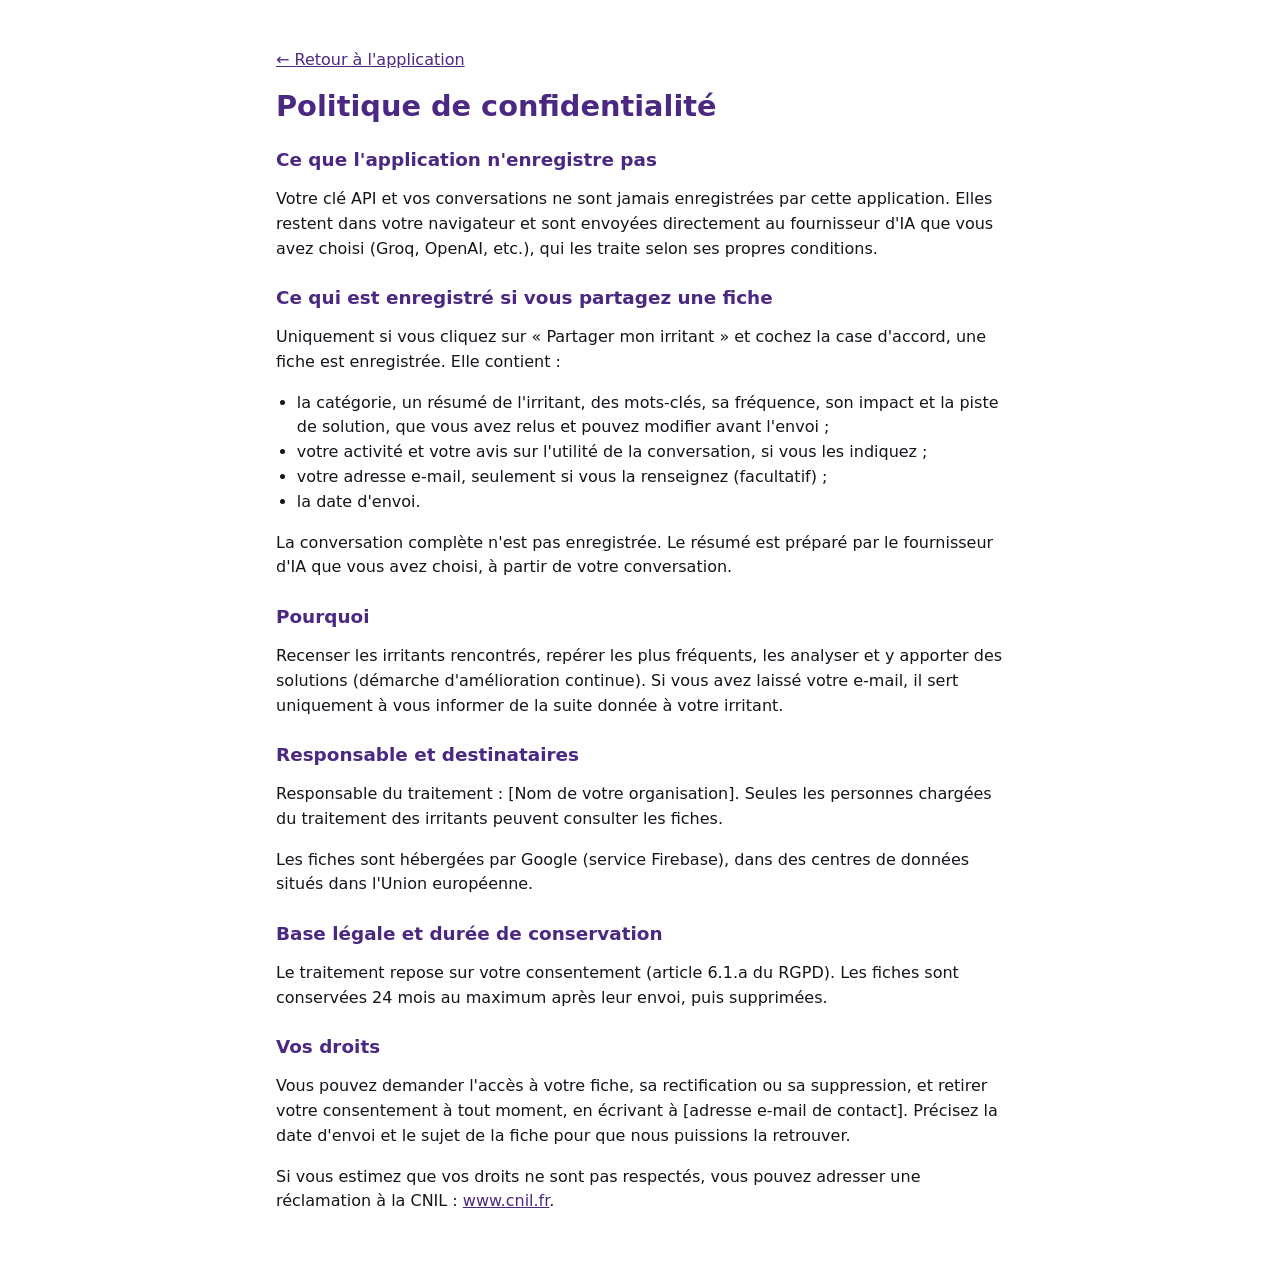
==== public/confidentialite.html @ f29128a5 "Add files via upload" ====
<!doctype html>
<html lang="fr">
<head>
  <meta charset="utf-8">
  <meta name="viewport" content="width=device-width, initial-scale=1">
  <title>Confidentialité · Résolveur d'irritants</title>
  <link rel="icon" href="favicon.svg" type="image/svg+xml">
  <link rel="stylesheet" href="css/style.css">
</head>
<body>
  <!-- À PERSONNALISER : remplacez les deux textes entre crochets [ ] (étape 10.6 du guide). -->
  <main class="legal">
    <p><a href="./">← Retour à l'application</a></p>
    <h1>Politique de confidentialité</h1>

    <h2>Ce que l'application n'enregistre pas</h2>
    <p>Votre clé API et vos conversations ne sont jamais enregistrées par cette application. Elles restent dans votre navigateur et sont envoyées directement au fournisseur d'IA que vous avez choisi (Groq, OpenAI, etc.), qui les traite selon ses propres conditions.</p>

    <h2>Ce qui est enregistré si vous partagez une fiche</h2>
    <p>Uniquement si vous cliquez sur « Partager mon irritant » et cochez la case d'accord, une fiche est enregistrée. Elle contient :</p>
    <ul>
      <li>la catégorie, un résumé de l'irritant, des mots-clés, sa fréquence, son impact et la piste de solution, que vous avez relus et pouvez modifier avant l'envoi ;</li>
      <li>votre activité et votre avis sur l'utilité de la conversation, si vous les indiquez ;</li>
      <li>votre adresse e-mail, seulement si vous la renseignez (facultatif) ;</li>
      <li>la date d'envoi.</li>
    </ul>
    <p>La conversation complète n'est pas enregistrée. Le résumé est préparé par le fournisseur d'IA que vous avez choisi, à partir de votre conversation.</p>

    <h2>Pourquoi</h2>
    <p>Recenser les irritants rencontrés, repérer les plus fréquents, les analyser et y apporter des solutions (démarche d'amélioration continue). Si vous avez laissé votre e-mail, il sert uniquement à vous informer de la suite donnée à votre irritant.</p>

    <h2>Responsable et destinataires</h2>
    <p>Responsable du traitement : [Nom de votre organisation]. Seules les personnes chargées du traitement des irritants peuvent consulter les fiches.</p>
    <p>Les fiches sont hébergées par Google (service Firebase), dans des centres de données situés dans l'Union européenne.</p>

    <h2>Base légale et durée de conservation</h2>
    <p>Le traitement repose sur votre consentement (article 6.1.a du RGPD). Les fiches sont conservées 24 mois au maximum après leur envoi, puis supprimées.</p>

    <h2>Vos droits</h2>
    <p>Vous pouvez demander l'accès à votre fiche, sa rectification ou sa suppression, et retirer votre consentement à tout moment, en écrivant à [adresse e-mail de contact]. Précisez la date d'envoi et le sujet de la fiche pour que nous puissions la retrouver.</p>
    <p>Si vous estimez que vos droits ne sont pas respectés, vous pouvez adresser une réclamation à la CNIL : <a href="https://www.cnil.fr" rel="noopener">www.cnil.fr</a>.</p>
  </main>
</body>
</html>
---- public/css/style.css ----
/* Charte graphique
   Violet profond  #2A164A  fonds sombres, encadrés majeurs
   Violet principal #4B2882  titres secondaires, traits, pictogrammes, actions
   Lavande claire  #EDE8F5  cartes, zones de comparaison, arrière-plans
   Blanc           #FFFFFF  fond principal
   Anthracite      #17131C  texte courant
   Gris secondaire #525252  légendes, informations complémentaires
   Typographie : famille Aptos (Bold pour les titres, Light pour les légendes) */

:root {
  --deep: #2A164A;
  --violet: #4B2882;
  --lavender: #EDE8F5;
  --white: #FFFFFF;
  --ink: #17131C;
  --grey: #525252;

  --bg: var(--white);
  --surface: var(--white);
  --surface-2: var(--lavender);
  --text: var(--ink);
  --muted: var(--grey);
  --border: #DAD2E8;
  --accent: var(--violet);
  --accent-contrast: var(--white);
  --accent-soft: var(--lavender);
  --heading: var(--violet);
  --frame: var(--deep);
  --frame-text: var(--white);
  --frame-muted: #CFC4E3;
  --user-bg: var(--deep);
  --user-text: var(--white);
  --danger: #B3261E;
  --danger-soft: #FBE9E7;
  --ok: var(--violet);
  --radius: 14px;
  --shadow: 0 1px 2px rgba(42, 22, 74, .06), 0 10px 30px rgba(42, 22, 74, .12);
  --font: "Aptos", "Aptos Display", "Segoe UI", system-ui, -apple-system, "Helvetica Neue", Arial, sans-serif;
  --font-light: "Aptos Light", "Aptos", "Segoe UI Light", "Segoe UI", system-ui, -apple-system, sans-serif;
  --mono: "Aptos Mono", ui-monospace, SFMono-Regular, Menlo, Consolas, monospace;
  color-scheme: light;
}

@media (prefers-color-scheme: dark) {
  :root:not([data-theme="light"]) {
    --bg: #17131C;
    --surface: #211A2C;
    --surface-2: #2E2440;
    --text: #F1EDF7;
    --muted: #B3ABBF;
    --border: #3E3254;
    --accent: #B9A4E0;
    --accent-contrast: #1B1229;
    --accent-soft: #2E2440;
    --heading: #CDBDEB;
    --frame: #2A164A;
    --frame-text: #FFFFFF;
    --frame-muted: #CFC4E3;
    --user-bg: #4B2882;
    --user-text: #FFFFFF;
    --danger: #F2B8B5;
    --danger-soft: #3A2120;
    --ok: #B9A4E0;
    --shadow: 0 1px 2px rgba(0, 0, 0, .35), 0 10px 30px rgba(0, 0, 0, .35);
    color-scheme: dark;
  }
}
:root[data-theme="dark"] {
  --bg: #17131C; --surface: #211A2C; --surface-2: #2E2440; --text: #F1EDF7; --muted: #B3ABBF;
  --border: #3E3254; --accent: #B9A4E0; --accent-contrast: #1B1229; --accent-soft: #2E2440;
  --heading: #CDBDEB; --frame: #2A164A; --frame-text: #FFFFFF; --frame-muted: #CFC4E3;
  --user-bg: #4B2882; --user-text: #FFFFFF; --danger: #F2B8B5; --danger-soft: #3A2120; --ok: #B9A4E0;
  color-scheme: dark;
}

* { box-sizing: border-box; }
[hidden] { display: none !important; }
html, body { height: 100%; }
body {
  margin: 0;
  background: var(--bg);
  color: var(--text);
  font: 16px/1.55 var(--font);
  -webkit-font-smoothing: antialiased;
}
a { color: var(--accent); }
h1, h2 { line-height: 1.2; margin: 0; font-weight: 700; }
.muted { color: var(--muted); font-family: var(--font-light); }

button, input, select, textarea { font: inherit; color: inherit; }
button { cursor: pointer; border-radius: 10px; border: 1px solid transparent; padding: .55rem .95rem; }
button:disabled { opacity: .55; cursor: wait; }
button:focus-visible, input:focus-visible, select:focus-visible, textarea:focus-visible, summary:focus-visible {
  outline: 2px solid var(--accent); outline-offset: 2px;
}
.primary { background: var(--accent); color: var(--accent-contrast); font-weight: 700; }
.primary:hover { filter: brightness(1.12); }
.primary.stop { background: var(--danger); color: #fff; }
.ghost { background: transparent; border-color: var(--border); color: var(--text); }
.ghost:hover { background: var(--surface-2); }

input, select, textarea {
  width: 100%;
  background: var(--surface);
  border: 1px solid var(--border);
  border-radius: 10px;
  padding: .6rem .75rem;
}
input::placeholder, textarea::placeholder { color: var(--muted); font-family: var(--font-light); }

/* ----- Configuration : fond violet profond, carte blanche ----- */
.setup {
  min-height: 100%; display: grid; place-items: center; padding: 24px 16px;
  background: var(--frame);
}
.setup-card {
  width: 100%; max-width: 520px;
  background: var(--surface); border: 1px solid var(--border);
  border-radius: 20px; padding: 28px; box-shadow: var(--shadow);
  border-top: 6px solid var(--violet);
}
.brand { display: flex; gap: 14px; align-items: center; margin-bottom: 22px; }
.brand h1 { font-size: 1.7rem; color: var(--heading); }
.brand p { margin: .25rem 0 0; font-size: .95rem; }
#setup-form { display: grid; gap: 6px; }
#setup-form label { font-weight: 700; font-size: .92rem; margin-top: 10px; }
.input-row { display: flex; gap: 8px; }
.input-row input { flex: 1; min-width: 0; }
.input-row button { white-space: nowrap; }
.hint { margin: 2px 0 0; font: .84rem/1.45 var(--font-light); color: var(--muted); }
.hint.ok { color: var(--ok); font-family: var(--font); }
.hint.bad { color: var(--danger); font-family: var(--font); }
.check { display: flex; align-items: center; gap: 8px; font-weight: 400 !important; }
.check input { width: auto; accent-color: var(--violet); }
.error { background: var(--danger-soft); color: var(--danger); padding: .6rem .8rem; border-radius: 10px; margin: 8px 0 0; font-size: .9rem; }
#setup-form .primary { margin-top: 16px; padding: .75rem; font-size: 1rem; }
.privacy {
  margin-top: 18px; font-size: .88rem; color: var(--muted);
  background: var(--surface-2); border-radius: 12px; padding: .75rem .9rem;
}
.privacy summary { cursor: pointer; font-weight: 700; color: var(--heading); }
.privacy p { margin: .5rem 0 0; font-family: var(--font-light); }

/* ----- Conversation ----- */
.chat { height: 100%; display: flex; flex-direction: column; }
.topbar {
  display: flex; justify-content: space-between; align-items: center; gap: 12px; flex-wrap: wrap;
  padding: 12px max(16px, calc((100% - 900px) / 2 + 16px));
  background: var(--frame); color: var(--frame-text);
}
.topbar-title { display: flex; align-items: center; gap: 10px; min-width: 0; }
.topbar-title > div { display: flex; flex-direction: column; min-width: 0; }
.topbar-title strong { font-size: 1.05rem; }
.badge { font: .78rem/1.3 var(--font-light); color: var(--frame-muted); white-space: nowrap; overflow: hidden; text-overflow: ellipsis; }
.topbar-actions { display: flex; gap: 6px; flex-wrap: wrap; }
.topbar-actions button { padding: .4rem .7rem; font-size: .88rem; }
.topbar .ghost { color: var(--frame-text); border-color: rgba(255, 255, 255, .35); }
.topbar .ghost:hover { background: rgba(255, 255, 255, .12); }
.topbar button:focus-visible { outline-color: #FFFFFF; }

.messages {
  flex: 1; overflow-y: auto; padding: 20px max(16px, calc((100% - 900px) / 2 + 16px));
  display: flex; flex-direction: column; gap: 14px;
}
.welcome { margin: auto 0; text-align: center; padding: 20px 0; }
.welcome h2 { font-size: 1.9rem; margin-bottom: .5rem; color: var(--heading); }
.welcome p { max-width: 560px; margin: 0 auto 22px; }
.examples { display: grid; grid-template-columns: repeat(auto-fit, minmax(220px, 1fr)); gap: 10px; text-align: left; }
.chip {
  background: var(--surface-2); border: 1px solid transparent; border-left: 4px solid var(--accent);
  border-radius: 12px; padding: .8rem .9rem; font-size: .92rem; line-height: 1.4; text-align: left;
}
.chip:hover { border-color: var(--accent); }

.msg { max-width: 100%; }
.msg.user { align-self: flex-end; max-width: 85%; }
.msg.user .msg-body {
  background: var(--user-bg); color: var(--user-text);
  border-radius: var(--radius) var(--radius) 4px var(--radius);
  padding: .65rem .95rem; white-space: pre-wrap; overflow-wrap: anywhere;
}
.msg.assistant .msg-body {
  background: var(--surface); border: 1px solid var(--border); border-left: 4px solid var(--accent);
  border-radius: var(--radius) var(--radius) var(--radius) 4px;
  padding: .8rem 1.05rem; overflow-wrap: anywhere;
}
.msg.typing .msg-body::after {
  content: "L'assistant réfléchit…"; color: var(--muted); font-style: italic; font-family: var(--font-light);
  animation: pulse 1.2s ease-in-out infinite;
}
@keyframes pulse { 50% { opacity: .4; } }
@media (prefers-reduced-motion: reduce) { .msg.typing .msg-body::after { animation: none; } }

.msg.error {
  background: var(--danger-soft); color: var(--danger); border-radius: var(--radius);
  padding: .7rem .95rem; display: flex; gap: 12px; align-items: center; justify-content: space-between; flex-wrap: wrap;
}
.msg.error p { margin: 0; flex: 1 1 260px; }

/* Contenu Markdown */
.msg-body > :first-child { margin-top: 0; }
.msg-body > :last-child { margin-bottom: 0; }
.msg-body p, .msg-body ul, .msg-body ol, .msg-body blockquote, .msg-body pre, .msg-body .table-wrap { margin: .6rem 0; }
.msg-body h3, .msg-body h4, .msg-body h5, .msg-body h6 { margin: 1rem 0 .4rem; line-height: 1.3; font-weight: 700; color: var(--heading); }
.msg-body h3 { font-size: 1.2rem; }
.msg-body h4 { font-size: 1.08rem; }
.msg-body h5, .msg-body h6 { font-size: 1rem; }
.msg-body strong { font-weight: 700; }
.msg-body ul, .msg-body ol { padding-left: 1.4rem; }
.msg-body li + li { margin-top: .2rem; }
.msg-body li::marker { color: var(--accent); }
.msg-body code { font-family: var(--mono); font-size: .88em; background: var(--surface-2); padding: .1em .35em; border-radius: 5px; }
.msg-body pre { background: var(--surface-2); padding: .8rem; border-radius: 10px; overflow-x: auto; }
.msg-body pre code { background: none; padding: 0; }
.msg-body blockquote { border-left: 3px solid var(--accent); margin-left: 0; padding: .4rem .9rem; background: var(--surface-2); border-radius: 0 8px 8px 0; }
.msg-body hr { border: 0; border-top: 1px solid var(--border); margin: 1rem 0; }
.table-wrap { overflow-x: auto; }
.msg-body table { border-collapse: collapse; width: 100%; font-size: .92rem; }
.msg-body th, .msg-body td { border: 1px solid var(--border); padding: .45rem .6rem; text-align: left; vertical-align: top; overflow-wrap: normal; min-width: 5.5rem; }
.msg-body th { background: var(--frame); color: var(--frame-text); font-weight: 700; border-color: var(--frame); }
.msg-body tbody tr:nth-child(even) td { background: var(--surface-2); }

.composer {
  display: flex; gap: 8px; align-items: flex-end;
  padding: 12px max(16px, calc((100% - 900px) / 2 + 16px)) 4px;
  border-top: 1px solid var(--border);
}
.composer textarea { flex: 1; resize: none; min-height: 46px; max-height: 220px; line-height: 1.45; }
.composer .primary { min-height: 46px; min-width: 96px; }
.footnote { text-align: center; font: .76rem/1.4 var(--font-light); color: var(--muted); margin: 4px 16px 12px; }
.noscript { text-align: center; padding: 40px 16px; }

/* ----- Partage d'une fiche irritant ----- */
.share-cta {
  display: flex; align-items: center; justify-content: space-between; gap: 12px; flex-wrap: wrap;
  background: var(--surface-2); border-left: 4px solid var(--accent); border-radius: var(--radius);
  padding: .8rem 1rem;
}
.share-cta p { margin: 0; flex: 1 1 280px; font-size: .95rem; }
.share-thanks { margin: 0; text-align: center; color: var(--ok); font-weight: 700; font-size: .95rem; }

.share-dialog {
  width: min(640px, calc(100% - 32px)); max-height: calc(100% - 32px); overflow-y: auto;
  border: 0; border-top: 6px solid var(--violet); border-radius: 20px; padding: 24px;
  background: var(--surface); color: var(--text); box-shadow: var(--shadow);
}
.share-dialog::backdrop { background: rgba(23, 19, 28, .6); }
.share-dialog h2 { color: var(--heading); font-size: 1.4rem; margin-bottom: .4rem; }
.share-dialog > form > p.muted { margin: 0 0 .4rem; font-size: .92rem; }
fieldset { border: 0; margin: 0; padding: 0; min-width: 0; display: grid; gap: 6px; }
fieldset:disabled { opacity: .6; }
.share-dialog label, .share-dialog .label { font-weight: 700; font-size: .92rem; margin: 10px 0 0; }
.share-dialog textarea { resize: vertical; }
.field-pair { display: grid; grid-template-columns: 1fr 1fr; gap: 12px; }
.field-pair > div { display: grid; gap: 6px; min-width: 0; }
.radio-row { display: flex; gap: 6px 18px; flex-wrap: wrap; }
.radio-row .check { margin: 0; }
.check.consent { align-items: flex-start; margin-top: 16px; font-size: .9rem; }
.check.consent input { margin-top: .25rem; }
.dialog-actions { display: flex; justify-content: flex-end; gap: 8px; margin-top: 18px; flex-wrap: wrap; }

/* ----- Page de suivi ----- */
.wide { width: 100%; padding: .75rem; font-size: 1rem; margin-top: 12px; }
.back { margin-top: 16px; text-align: center; }
.board-main { padding: 20px max(16px, calc((100% - 1200px) / 2 + 16px)) 40px; display: grid; gap: 16px; }
.status-filters, .keywords { display: flex; flex-wrap: wrap; gap: 8px; }
.filter-chip {
  background: var(--surface-2); color: var(--text); border: 1px solid transparent;
  border-radius: 999px; padding: .4rem .85rem; font-size: .88rem;
}
.filter-chip:hover { border-color: var(--accent); }
.filter-chip.active { background: var(--accent); color: var(--accent-contrast); font-weight: 700; }
.filters { display: flex; gap: 10px; flex-wrap: wrap; }
.filters input { flex: 2 1 260px; }
.filters select { flex: 1 1 200px; width: auto; }
.board-columns { display: grid; grid-template-columns: minmax(0, 1fr) 300px; gap: 20px; align-items: start; }
.board-list #count { margin: 0 0 10px; font-size: .9rem; }
#fiches { display: grid; gap: 12px; }
.empty { text-align: center; padding: 30px 0; }
.board-side { background: var(--surface-2); border-radius: var(--radius); padding: 16px; display: grid; gap: 10px; position: sticky; top: 16px; }
.board-side h2 { font-size: 1.05rem; color: var(--heading); margin-top: 4px; }
.side-table { width: 100%; border-collapse: collapse; font-size: .88rem; }
.side-table th, .side-table td { text-align: left; padding: .35rem .4rem; border-bottom: 1px solid var(--border); }
.side-table th:last-child, .side-table td:last-child { text-align: right; width: 4rem; }
.side-table th { color: var(--muted); font-weight: 700; }
.keywords .filter-chip { background: var(--surface); }
.keywords .filter-chip.active { background: var(--accent); }

.fiche {
  background: var(--surface); border: 1px solid var(--border); border-left: 4px solid var(--accent);
  border-radius: var(--radius); padding: 14px 16px; display: grid; gap: 8px;
}
.fiche[data-statut="traite"] { border-left-color: #2E7D5B; }
.fiche[data-statut="ecarte"] { border-left-color: var(--muted); }
.fiche-head { display: flex; justify-content: space-between; gap: 10px; flex-wrap: wrap; align-items: baseline; }
.fiche-cat { font-weight: 700; color: var(--heading); }
.fiche-date { font-size: .85rem; }
.fiche-resume { margin: 0; }
.fiche-details { display: grid; grid-template-columns: max-content minmax(0, 1fr); gap: 4px 12px; margin: 0; font-size: .9rem; }
.fiche-details dt { color: var(--muted); }
.fiche-details dd { margin: 0; overflow-wrap: anywhere; }
.fiche-tags { display: flex; flex-wrap: wrap; gap: 6px; }
.tag { background: var(--surface-2); border-radius: 999px; padding: .15rem .6rem; font-size: .8rem; }
.fiche-edit { display: grid; grid-template-columns: 220px minmax(0, 1fr); gap: 10px; border-top: 1px solid var(--border); padding-top: 10px; align-items: start; }
.fiche-edit label { display: grid; gap: 4px; font-size: .85rem; font-weight: 700; }
.fiche-edit textarea { resize: vertical; font-weight: 400; }
.fiche-edit select { font-weight: 400; }
.fiche-actions { grid-column: 1 / -1; display: flex; gap: 8px; justify-content: flex-end; align-items: center; flex-wrap: wrap; }
.fiche-saved { margin: 0 auto 0 0; }
.fiche-delete { color: var(--danger); }

@media (max-width: 900px) {
  .board-columns { grid-template-columns: 1fr; }
  .board-side { position: static; order: -1; }
}

/* ----- Page de confidentialité ----- */
.legal { max-width: 760px; margin: 0 auto; padding: 32px 16px 48px; }
.legal h1 { color: var(--heading); font-size: 1.8rem; margin-bottom: 1rem; }
.legal h2 { color: var(--heading); font-size: 1.15rem; margin: 1.6rem 0 .5rem; }
.legal ul { padding-left: 1.3rem; }

@media (max-width: 600px) {
  .setup-card { padding: 20px; }
  .topbar-actions { width: 100%; }
  .topbar-actions button { flex: 1; }
  .msg.user { max-width: 92%; }
  .composer .primary { min-width: 0; }
  .welcome h2 { font-size: 1.5rem; }
  .field-pair { grid-template-columns: 1fr; gap: 0; }
  .share-dialog { padding: 18px; }
  .fiche-edit { grid-template-columns: 1fr; }
  .fiche-details { grid-template-columns: 1fr; }
  .fiche-details dd { margin-bottom: 4px; }
}
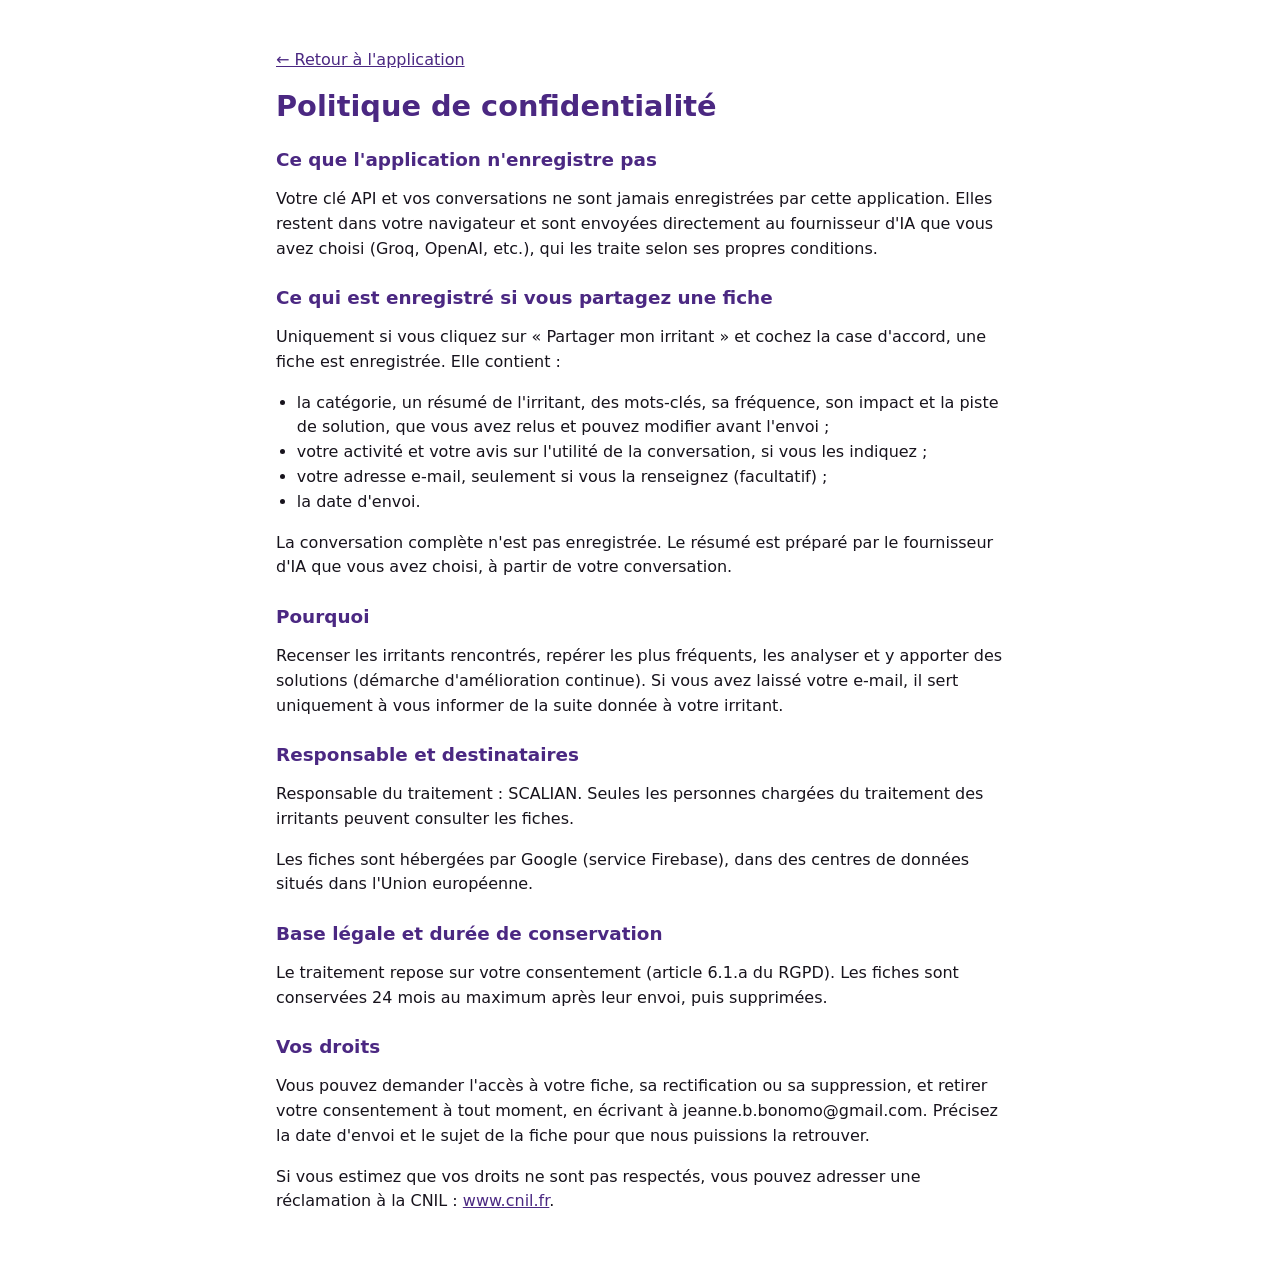
==== commit fc821852: "Update responsible party and contact email in privacy policy" ====
--- a/public/confidentialite.html
+++ b/public/confidentialite.html
@@ -30,14 +30,14 @@
     <p>Recenser les irritants rencontrés, repérer les plus fréquents, les analyser et y apporter des solutions (démarche d'amélioration continue). Si vous avez laissé votre e-mail, il sert uniquement à vous informer de la suite donnée à votre irritant.</p>
 
     <h2>Responsable et destinataires</h2>
-    <p>Responsable du traitement : [Nom de votre organisation]. Seules les personnes chargées du traitement des irritants peuvent consulter les fiches.</p>
+    <p>Responsable du traitement : SCALIAN. Seules les personnes chargées du traitement des irritants peuvent consulter les fiches.</p>
     <p>Les fiches sont hébergées par Google (service Firebase), dans des centres de données situés dans l'Union européenne.</p>
 
     <h2>Base légale et durée de conservation</h2>
     <p>Le traitement repose sur votre consentement (article 6.1.a du RGPD). Les fiches sont conservées 24 mois au maximum après leur envoi, puis supprimées.</p>
 
     <h2>Vos droits</h2>
-    <p>Vous pouvez demander l'accès à votre fiche, sa rectification ou sa suppression, et retirer votre consentement à tout moment, en écrivant à [adresse e-mail de contact]. Précisez la date d'envoi et le sujet de la fiche pour que nous puissions la retrouver.</p>
+    <p>Vous pouvez demander l'accès à votre fiche, sa rectification ou sa suppression, et retirer votre consentement à tout moment, en écrivant à jeanne.b.bonomo@gmail.com. Précisez la date d'envoi et le sujet de la fiche pour que nous puissions la retrouver.</p>
     <p>Si vous estimez que vos droits ne sont pas respectés, vous pouvez adresser une réclamation à la CNIL : <a href="https://www.cnil.fr" rel="noopener">www.cnil.fr</a>.</p>
   </main>
 </body>
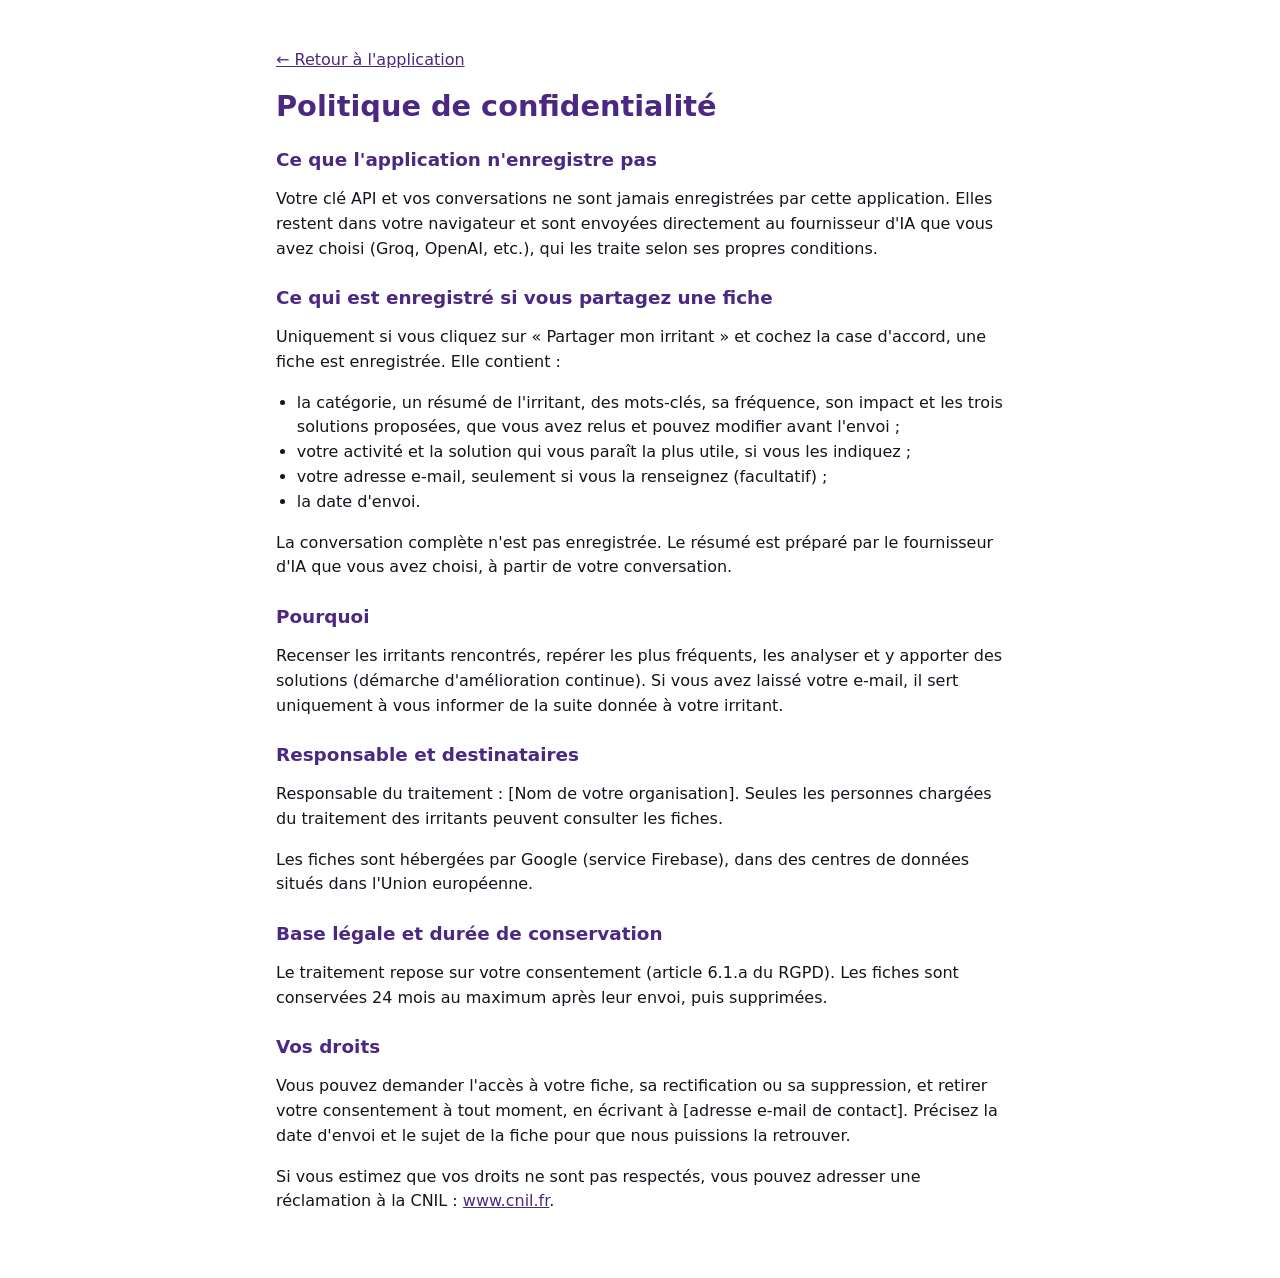
==== commit f368e6f0: "Add files via upload" ====
--- a/public/confidentialite.html
+++ b/public/confidentialite.html
@@ -19,8 +19,8 @@
     <h2>Ce qui est enregistré si vous partagez une fiche</h2>
     <p>Uniquement si vous cliquez sur « Partager mon irritant » et cochez la case d'accord, une fiche est enregistrée. Elle contient :</p>
     <ul>
-      <li>la catégorie, un résumé de l'irritant, des mots-clés, sa fréquence, son impact et la piste de solution, que vous avez relus et pouvez modifier avant l'envoi ;</li>
-      <li>votre activité et votre avis sur l'utilité de la conversation, si vous les indiquez ;</li>
+      <li>la catégorie, un résumé de l'irritant, des mots-clés, sa fréquence, son impact et les trois solutions proposées, que vous avez relus et pouvez modifier avant l'envoi ;</li>
+      <li>votre activité et la solution qui vous paraît la plus utile, si vous les indiquez ;</li>
       <li>votre adresse e-mail, seulement si vous la renseignez (facultatif) ;</li>
       <li>la date d'envoi.</li>
     </ul>
@@ -30,14 +30,14 @@
     <p>Recenser les irritants rencontrés, repérer les plus fréquents, les analyser et y apporter des solutions (démarche d'amélioration continue). Si vous avez laissé votre e-mail, il sert uniquement à vous informer de la suite donnée à votre irritant.</p>
 
     <h2>Responsable et destinataires</h2>
-    <p>Responsable du traitement : SCALIAN. Seules les personnes chargées du traitement des irritants peuvent consulter les fiches.</p>
+    <p>Responsable du traitement : [Nom de votre organisation]. Seules les personnes chargées du traitement des irritants peuvent consulter les fiches.</p>
     <p>Les fiches sont hébergées par Google (service Firebase), dans des centres de données situés dans l'Union européenne.</p>
 
     <h2>Base légale et durée de conservation</h2>
     <p>Le traitement repose sur votre consentement (article 6.1.a du RGPD). Les fiches sont conservées 24 mois au maximum après leur envoi, puis supprimées.</p>
 
     <h2>Vos droits</h2>
-    <p>Vous pouvez demander l'accès à votre fiche, sa rectification ou sa suppression, et retirer votre consentement à tout moment, en écrivant à jeanne.b.bonomo@gmail.com. Précisez la date d'envoi et le sujet de la fiche pour que nous puissions la retrouver.</p>
+    <p>Vous pouvez demander l'accès à votre fiche, sa rectification ou sa suppression, et retirer votre consentement à tout moment, en écrivant à [adresse e-mail de contact]. Précisez la date d'envoi et le sujet de la fiche pour que nous puissions la retrouver.</p>
     <p>Si vous estimez que vos droits ne sont pas respectés, vous pouvez adresser une réclamation à la CNIL : <a href="https://www.cnil.fr" rel="noopener">www.cnil.fr</a>.</p>
   </main>
 </body>
